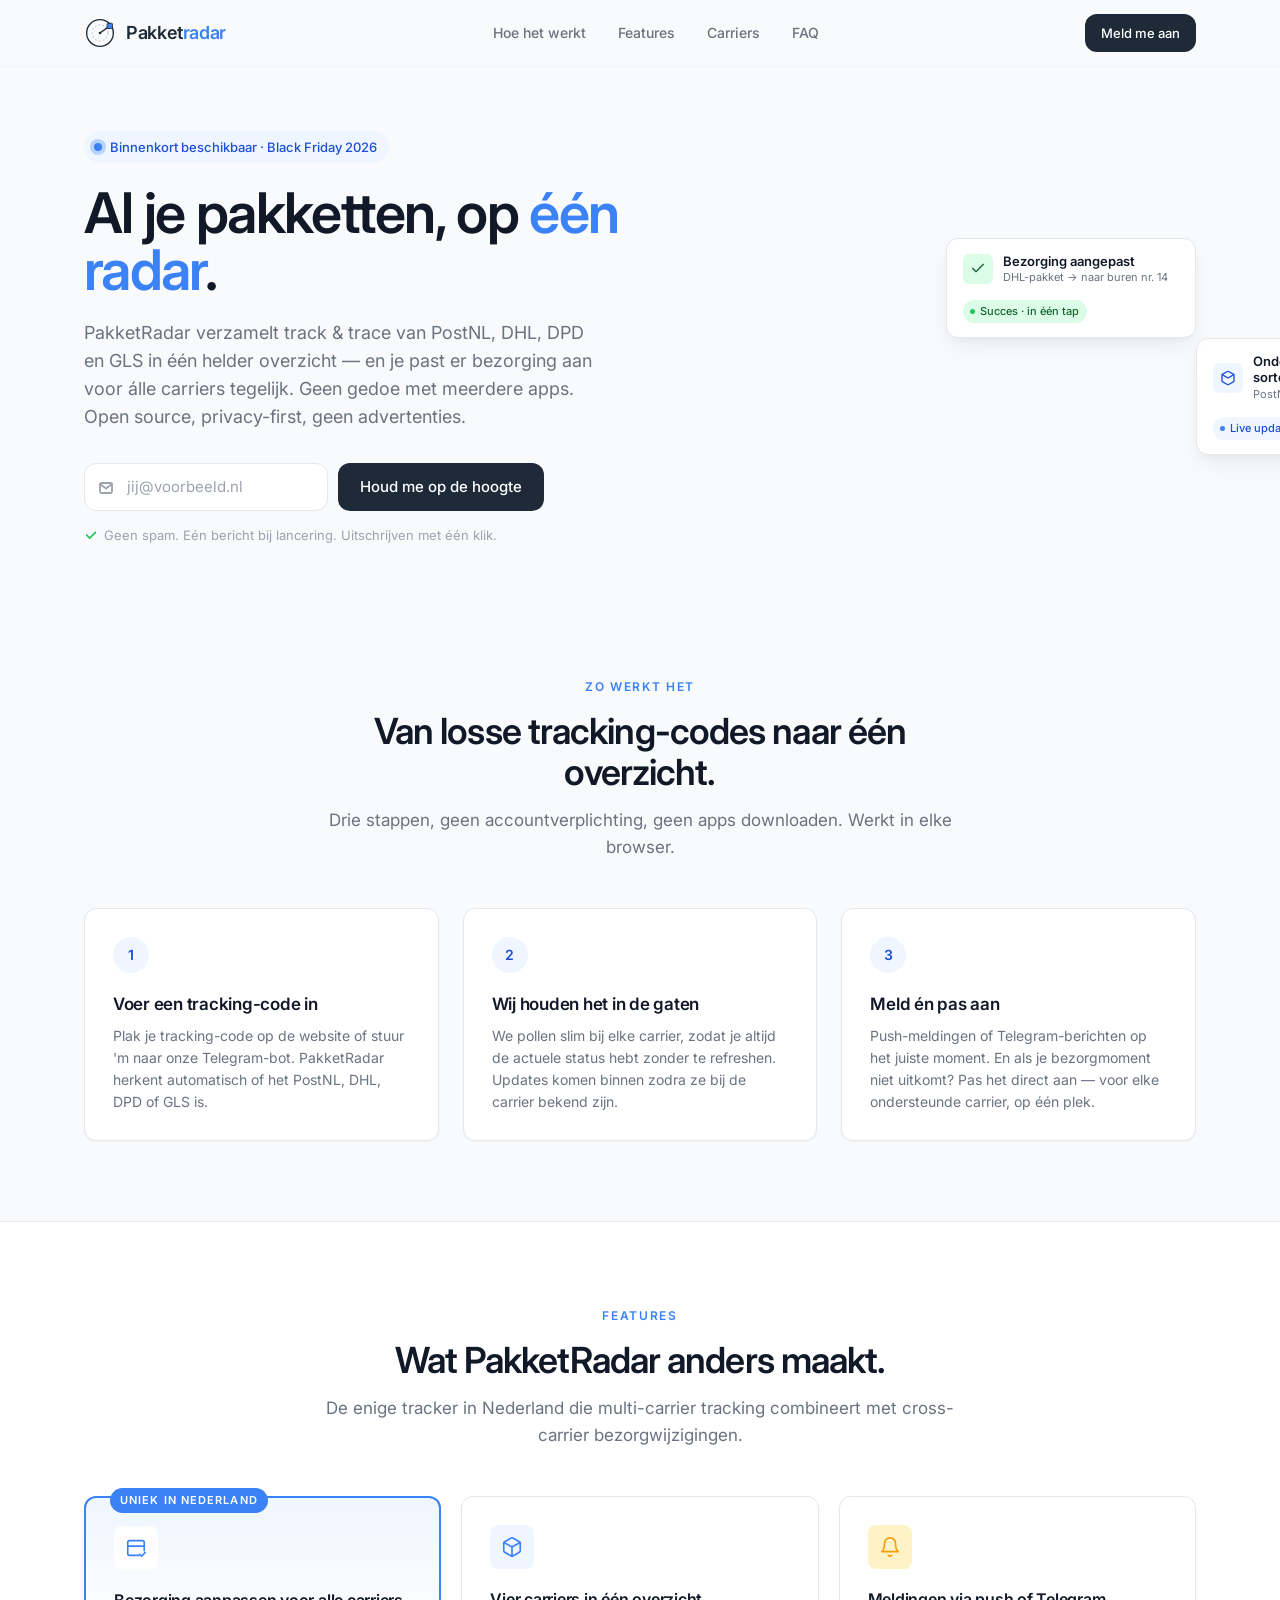
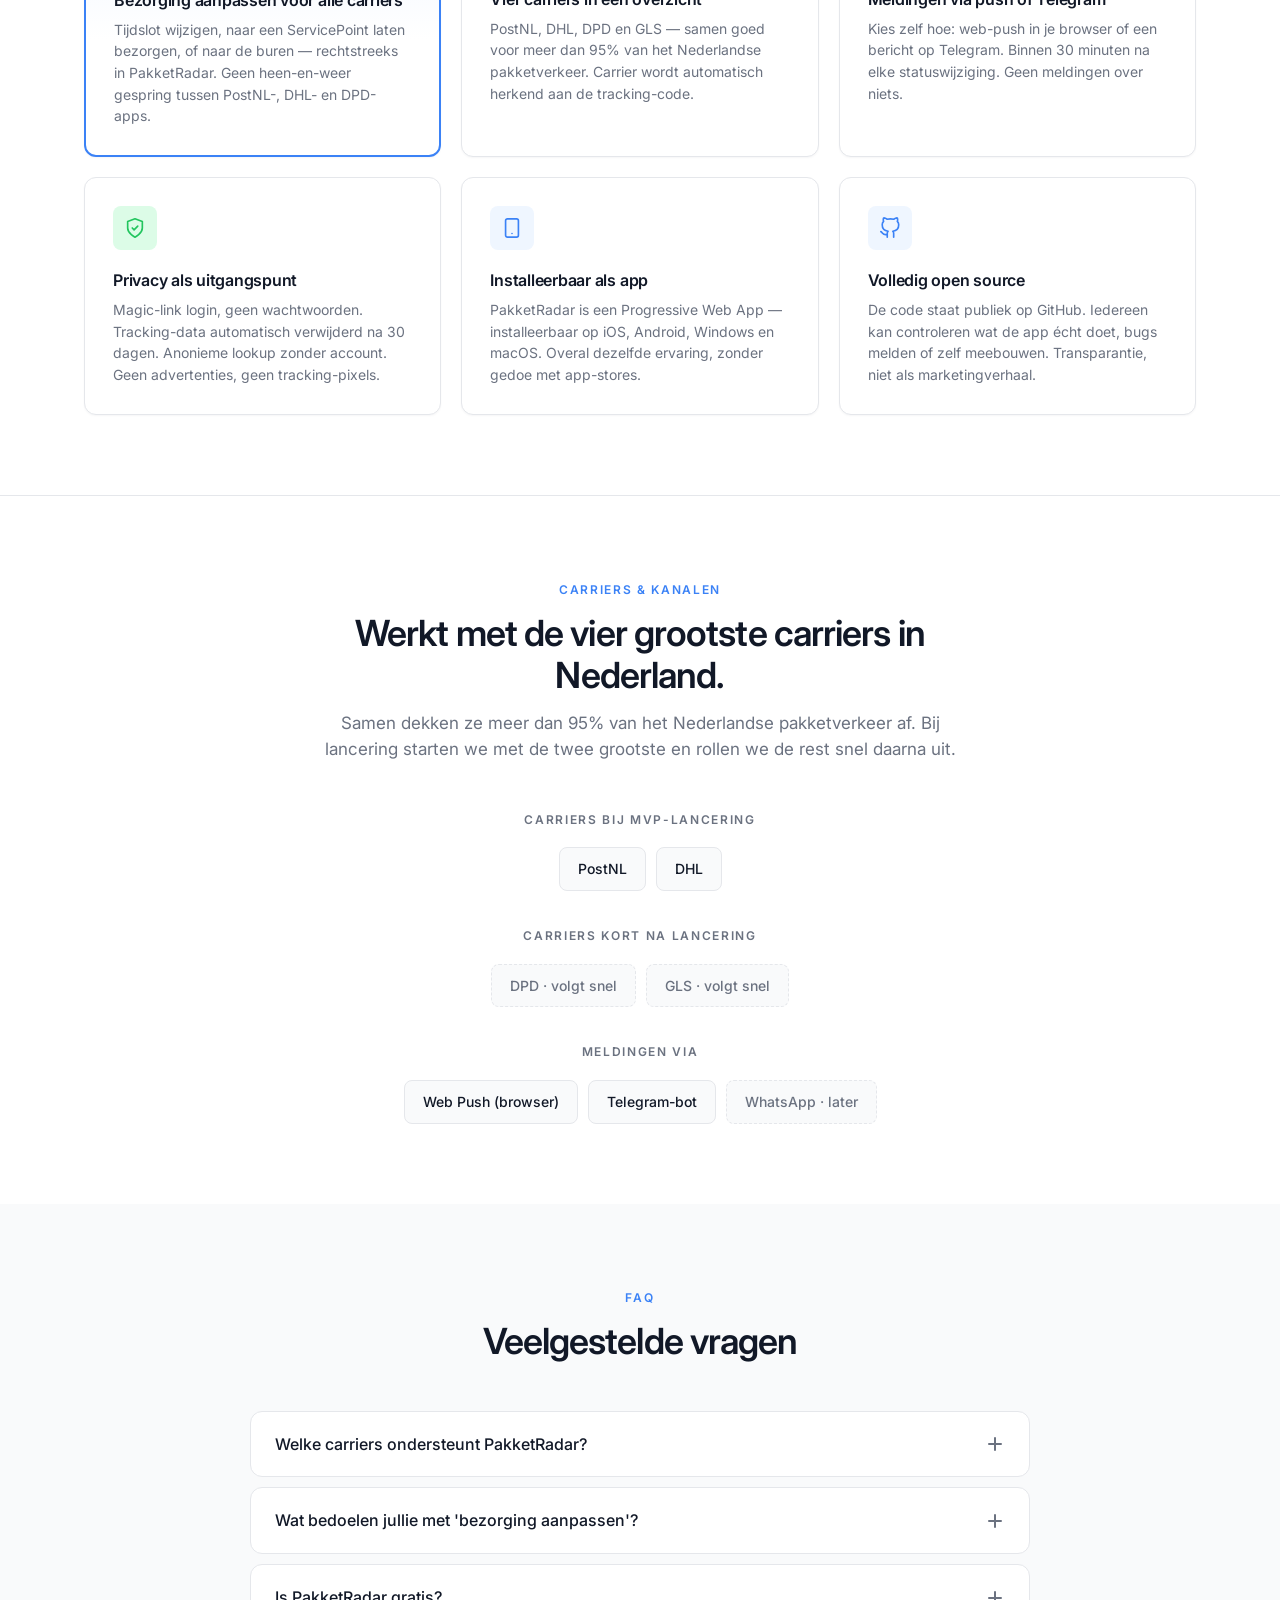
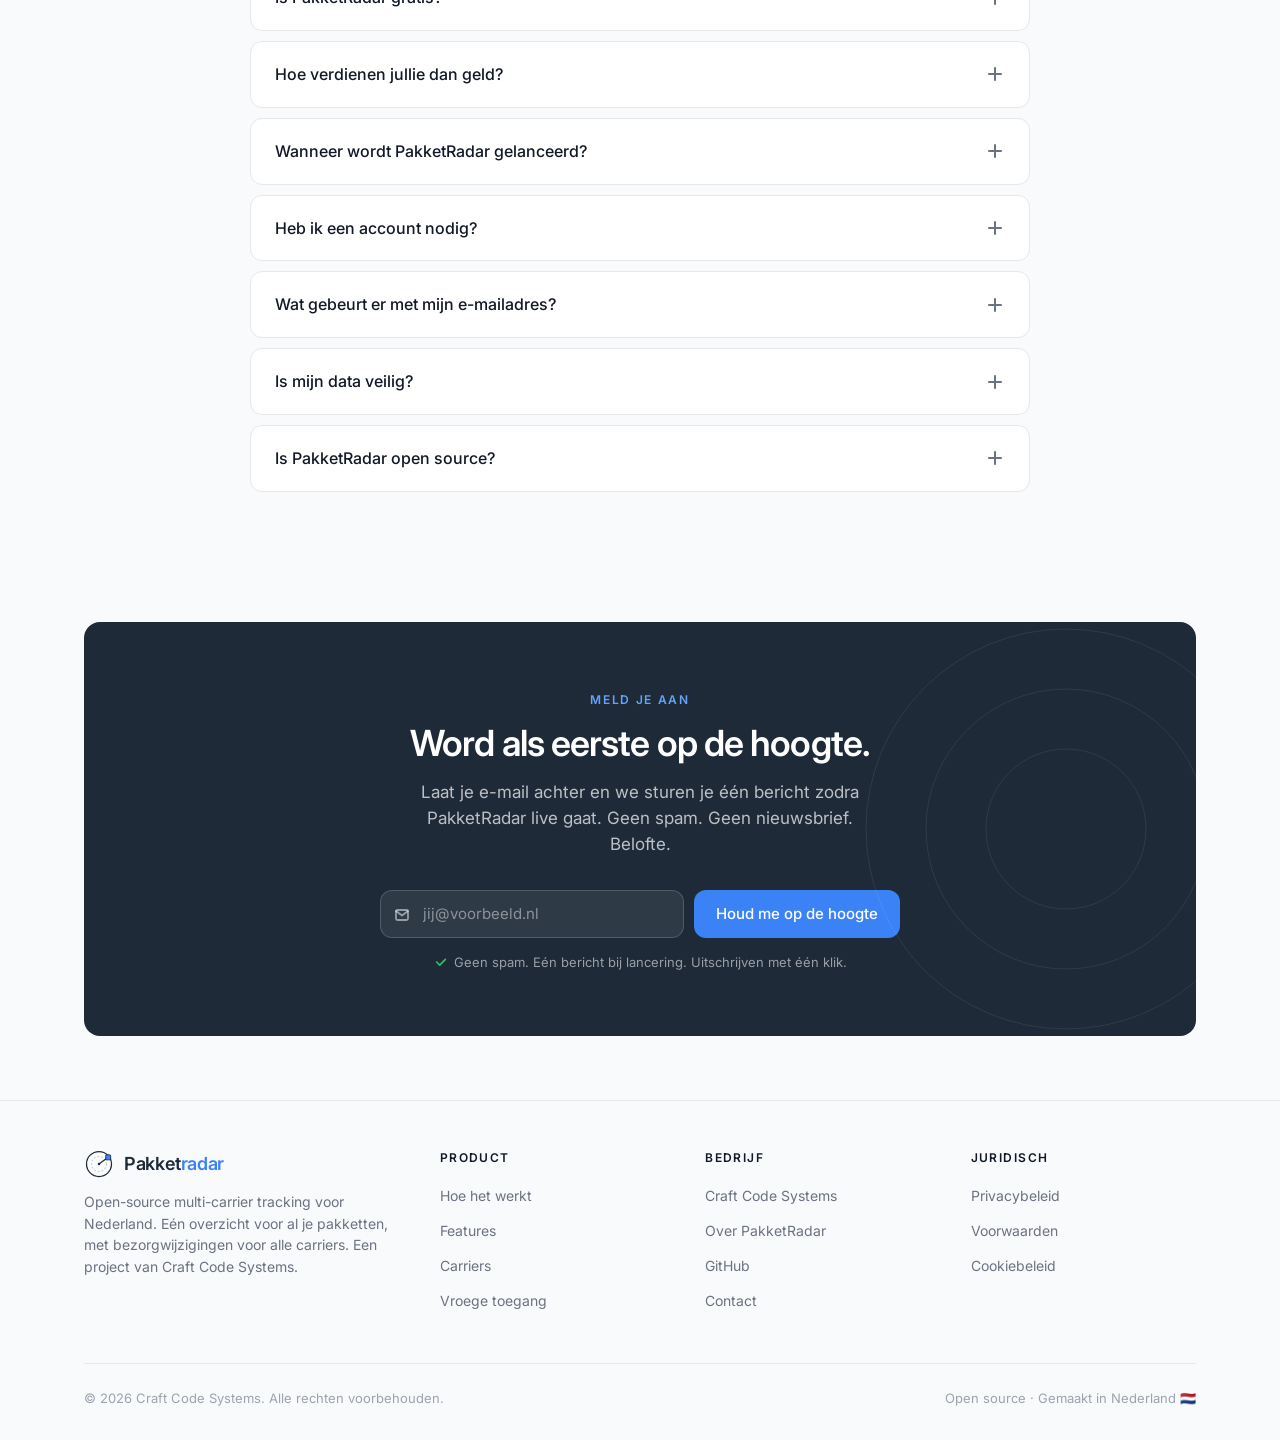
==== public/index.html @ 9c3aeafa "Update wrangler-account.json, waitlist.js, index.html, and 21 more files" ====
<!DOCTYPE html>
<html lang="nl">
<head>
  <meta charset="UTF-8"/>
  <meta name="viewport" content="width=device-width, initial-scale=1.0"/>

  <!-- ===== Primary SEO ===== -->
  <title>PakketRadar — Al je pakketten op één plek | Binnenkort beschikbaar</title>
  <meta name="description" content="PakketRadar verzamelt track &amp; trace van PostNL, DHL, DPD en GLS in één helder overzicht. Pas bezorging aan voor álle carriers, krijg slimme meldingen via push of Telegram, privacy-first. Binnenkort beschikbaar — laat je e-mail achter voor vroege toegang."/>
  <meta name="keywords" content="pakket volgen, track and trace, pakketten volgen, PostNL tracking, DHL tracking, DPD tracking, GLS tracking, multi-carrier, pakket tracker, bezorging aanpassen, bezorgmelding, ServicePoint, open source, Nederland"/>
  <meta name="author" content="PakketRadar"/>
  <meta name="robots" content="index, follow, max-image-preview:large"/>
  <meta name="googlebot" content="index, follow"/>
  <link rel="canonical" href="https://mijnpakketradar.nl/"/>

  <!-- ===== Open Graph ===== -->
  <meta property="og:type" content="website"/>
  <meta property="og:site_name" content="PakketRadar"/>
  <meta property="og:locale" content="nl_NL"/>
  <meta property="og:url" content="https://mijnpakketradar.nl/"/>
  <meta property="og:title" content="PakketRadar — Al je pakketten op één plek"/>
  <meta property="og:description" content="Eén helder overzicht voor PostNL-, DHL-, DPD- en GLS-zendingen. Pas bezorging aan zonder van app te wisselen. Meld je aan voor vroege toegang."/>
  <meta property="og:image" content="https://mijnpakketradar.nl/og-image.png"/>
  <meta property="og:image:width" content="1200"/>
  <meta property="og:image:height" content="630"/>
  <meta property="og:image:alt" content="PakketRadar — Al je pakketten op één radar"/>

  <!-- ===== Twitter Card ===== -->
  <meta name="twitter:card" content="summary_large_image"/>
  <meta name="twitter:title" content="PakketRadar — Al je pakketten op één plek"/>
  <meta name="twitter:description" content="Eén helder overzicht voor PostNL, DHL, DPD en GLS. Bezorging aanpassen voor alle carriers. Binnenkort beschikbaar."/>
  <meta name="twitter:image" content="https://mijnpakketradar.nl/og-image.png"/>

  <!-- ===== Theme & PWA ===== -->
  <meta name="theme-color" content="#1E2A38"/>
  <meta name="application-name" content="PakketRadar"/>
  <meta name="apple-mobile-web-app-title" content="PakketRadar"/>
  <meta name="apple-mobile-web-app-capable" content="yes"/>
  <meta name="apple-mobile-web-app-status-bar-style" content="default"/>
  <link rel="manifest" href="/manifest.json"/>

  <!-- ===== Favicons ===== -->
  <link rel="icon" type="image/svg+xml" href="data:image/svg+xml,%3Csvg xmlns='http://www.w3.org/2000/svg' viewBox='0 0 36 36'%3E%3Ccircle cx='18' cy='18' r='15' fill='none' stroke='%231E2A38' stroke-width='2'/%3E%3Ccircle cx='18' cy='18' r='9' fill='none' stroke='%231E2A38' stroke-width='1' stroke-dasharray='2 2.5' opacity='0.4'/%3E%3Cpath d='M18 18 L29 10' stroke='%231E2A38' stroke-width='2' stroke-linecap='round'/%3E%3Crect x='26' y='7' width='6' height='6' rx='1' fill='%233B82F6' stroke='%231E2A38' stroke-width='1'/%3E%3Ccircle cx='18' cy='18' r='1.5' fill='%231E2A38'/%3E%3C/svg%3E"/>
  <!-- <link rel="icon" type="image/png" sizes="32x32" href="/favicon-32x32.png"/>
  <link rel="icon" type="image/png" sizes="16x16" href="/favicon-16x16.png"/>
  <link rel="apple-touch-icon" sizes="180x180" href="/apple-touch-icon.png"/> -->

  <!-- ===== Fonts (preconnect for speed) ===== -->
  <link rel="preconnect" href="https://fonts.googleapis.com"/>
  <link rel="preconnect" href="https://fonts.gstatic.com" crossorigin/>
  <link href="https://fonts.googleapis.com/css2?family=Inter:wght@400;500;600;700&display=swap" rel="stylesheet"/>

  <!-- ===== Structured Data: Organization ===== -->
  <script type="application/ld+json">
  {
    "@context": "https://schema.org",
    "@type": "Organization",
    "name": "PakketRadar",
    "url": "https://mijnpakketradar.nl",
    "logo": "https://mijnpakketradar.nl/logo.png",
    "description": "Open-source multi-carrier pakketten-tracker voor Nederland. Volg al je zendingen van PostNL, DHL, DPD en GLS in één helder overzicht, en pas bezorging aan zonder van app te wisselen.",
    "foundingDate": "2026",
    "areaServed": {
      "@type": "Country",
      "name": "Nederland"
    },
    "contactPoint": {
      "@type": "ContactPoint",
      "email": "hallo@mijnpakketradar.nl",
      "contactType": "customer support",
      "areaServed": "NL",
      "availableLanguage": ["Dutch", "English"]
    },
    "parentOrganization": {
      "@type": "Organization",
      "name": "Craft Code Systems",
      "url": "https://ccsys.nl"
    }
  }
  </script>

  <!-- ===== Structured Data: WebSite ===== -->
  <script type="application/ld+json">
  {
    "@context": "https://schema.org",
    "@type": "WebSite",
    "name": "PakketRadar",
    "url": "https://mijnpakketradar.nl",
    "inLanguage": "nl-NL",
    "description": "Al je pakketten op één plek. Multi-carrier tracking voor PostNL, DHL, DPD en GLS, met cross-carrier bezorgwijzigingen."
  }
  </script>

  <!-- ===== Structured Data: SoftwareApplication ===== -->
  <script type="application/ld+json">
  {
    "@context": "https://schema.org",
    "@type": "SoftwareApplication",
    "name": "PakketRadar",
    "operatingSystem": "Web, iOS, Android, Windows, macOS",
    "applicationCategory": "UtilitiesApplication",
    "description": "Open-source PWA die track &amp; trace van PostNL, DHL, DPD en GLS verzamelt in één overzicht. Pas bezorging aan voor alle carriers, ontvang meldingen via push of Telegram.",
    "offers": {
      "@type": "Offer",
      "price": "0",
      "priceCurrency": "EUR",
      "availability": "https://schema.org/PreOrder",
      "availabilityStarts": "2026-11-01"
    },
    "inLanguage": "nl-NL",
    "url": "https://mijnpakketradar.nl"
  }
  </script>

  <!-- ===== Structured Data: FAQPage (mirrors visible DOM) ===== -->
  <script type="application/ld+json">
  {
    "@context": "https://schema.org",
    "@type": "FAQPage",
    "mainEntity": [
      {
        "@type": "Question",
        "name": "Welke carriers ondersteunt PakketRadar?",
        "acceptedAnswer": {
          "@type": "Answer",
          "text": "PakketRadar ondersteunt de vier grootste carriers in Nederland: PostNL, DHL, DPD en GLS. Samen goed voor meer dan 95% van het Nederlandse pakketverkeer. Bij lancering starten we met PostNL en DHL; DPD en GLS volgen binnen enkele weken."
        }
      },
      {
        "@type": "Question",
        "name": "Wat bedoelen jullie met 'bezorging aanpassen'?",
        "acceptedAnswer": {
          "@type": "Answer",
          "text": "Je kunt voor DHL-, PostNL- en DPD-zendingen het bezorgmoment wijzigen, laten afleveren bij een ServicePoint, of naar buren laten brengen — rechtstreeks vanuit PakketRadar, zonder van app te wisselen. Voor GLS verwijzen we door naar de aanpasfunctie van de carrier zelf, omdat zij geen externe modificatie-API aanbieden."
        }
      },
      {
        "@type": "Question",
        "name": "Is PakketRadar gratis?",
        "acceptedAnswer": {
          "@type": "Answer",
          "text": "Ja. De consumenten-app is en blijft gratis, zonder advertenties en zonder doorverkoop van persoonsgegevens. Je hebt niet eens een account nodig — een losse tracking-code opzoeken kan anoniem."
        }
      },
      {
        "@type": "Question",
        "name": "Hoe verdienen jullie dan geld?",
        "acceptedAnswer": {
          "@type": "Answer",
          "text": "Uit geanonimiseerde, geaggregeerde bezorgstatistieken per postcode-gebied (PC4) die we verkopen aan webshops — denk aan 'hoe vaak levert carrier X in gebied 4021 de eerste keer succesvol af'. Er worden nooit individuele pakketten, adressen of persoonsgegevens gedeeld. Pas als een gebied minstens 50 pakketten heeft wordt er een datapunt vrijgegeven, met extra ruis erbovenop voor privacybescherming. Dit model heet 'Strava Metro': het gebruiksplatform is gratis, de geaggregeerde inzichten zijn het product."
        }
      },
      {
        "@type": "Question",
        "name": "Wanneer wordt PakketRadar gelanceerd?",
        "acceptedAnswer": {
          "@type": "Answer",
          "text": "We mikken op lancering vóór Black Friday 2026 (eind november). We starten met 100 beta-gebruikers en rollen daarna in fases uit. Laat je e-mailadres achter om als eerste een uitnodiging te ontvangen."
        }
      },
      {
        "@type": "Question",
        "name": "Heb ik een account nodig?",
        "acceptedAnswer": {
          "@type": "Answer",
          "text": "Nee. Een losse tracking-code opzoeken kan zonder account, volledig anoniem. Wil je meerdere pakketten tegelijk volgen of pushmeldingen krijgen? Dan maak je een account aan met alleen je e-mailadres — geen wachtwoord. Inloggen gaat via een magic link in je mail."
        }
      },
      {
        "@type": "Question",
        "name": "Wat gebeurt er met mijn e-mailadres?",
        "acceptedAnswer": {
          "@type": "Answer",
          "text": "We gebruiken je e-mailadres alleen om je bij lancering één keer te berichten. Geen nieuwsbrief, geen marketing, geen doorverkoop aan derden. Je kunt je altijd met één klik uitschrijven."
        }
      },
      {
        "@type": "Question",
        "name": "Is mijn data veilig?",
        "acceptedAnswer": {
          "@type": "Answer",
          "text": "Ja. We slaan zo min mogelijk op. Geen wachtwoorden, alleen magic-link authenticatie. Tracking-data wordt automatisch na 30 dagen verwijderd. Volledige adressen slaan we niet op — alleen het 4-cijferig postcode-gebied, en uitsluitend voor geanonimiseerde statistiek. PakketRadar is open-source, dus iedereen kan de code controleren."
        }
      },
      {
        "@type": "Question",
        "name": "Is PakketRadar open source?",
        "acceptedAnswer": {
          "@type": "Answer",
          "text": "Ja. De volledige broncode wordt gepubliceerd op GitHub onder een open-source licentie. Dat betekent: iedereen kan zien wat de app doet, bugs melden, features voorstellen, of zelf meebouwen. Transparantie is voor ons geen marketing-verhaal, maar een technische beslissing."
        }
      }
    ]
  }
  </script>

  <style>
    :root {
      --pr-primary:        #1E2A38;
      --pr-primary-hover:  #141D26;
      --pr-accent:         #3B82F6;
      --pr-accent-hover:   #2563EB;
      --pr-accent-active:  #1D4ED8;
      --pr-accent-bg:      #EFF6FF;
      --pr-success:        #22C55E;
      --pr-success-bg:     #DCFCE7;
      --pr-success-text:   #166534;
      --pr-warning:        #F59E0B;
      --pr-warning-bg:     #FEF3C7;
      --pr-warning-text:   #92400E;
      --pr-error:          #EF4444;
      --pr-error-bg:       #FEE2E2;
      --pr-bg:             #F9FAFB;
      --pr-card:           #FFFFFF;
      --pr-border:         #E5E7EB;
      --pr-border-subtle:  #F3F4F6;
      --pr-text:           #111827;
      --pr-text-muted:     #6B7280;
      --pr-text-subtle:    #9CA3AF;
      --pr-radius-sm: 8px;
      --pr-radius-md: 12px;
      --pr-radius-lg: 16px;
      --pr-radius-xl: 20px;
      --pr-shadow-sm: 0 1px 2px rgba(16, 24, 40, 0.04);
      --pr-shadow-md: 0 1px 3px rgba(16, 24, 40, 0.06), 0 1px 2px rgba(16, 24, 40, 0.04);
      --pr-shadow-lg: 0 10px 25px -5px rgba(16, 24, 40, 0.08), 0 4px 10px -4px rgba(16, 24, 40, 0.05);
    }

    * { box-sizing: border-box; margin: 0; padding: 0; }
    html { scroll-behavior: smooth; }
    html, body {
      background: var(--pr-bg);
      color: var(--pr-text);
      font-family: 'Inter', system-ui, -apple-system, sans-serif;
      font-size: 16px;
      line-height: 1.55;
      -webkit-font-smoothing: antialiased;
      -moz-osx-font-smoothing: grayscale;
    }
    .tnum { font-variant-numeric: tabular-nums; letter-spacing: 0.01em; }
    a { color: inherit; text-decoration: none; }
    img, svg { display: block; max-width: 100%; }

    .container {
      max-width: 1160px;
      margin: 0 auto;
      padding: 0 24px;
    }

    /* ================ NAV ================ */
    .nav-wrap {
      position: sticky;
      top: 0;
      z-index: 50;
      background: rgba(249, 250, 251, 0.88);
      backdrop-filter: saturate(180%) blur(10px);
      -webkit-backdrop-filter: saturate(180%) blur(10px);
      border-bottom: 1px solid var(--pr-border-subtle);
    }
    .nav {
      display: flex;
      align-items: center;
      justify-content: space-between;
      padding: 14px 0;
    }
    .brand {
      display: flex;
      align-items: center;
      gap: 10px;
      color: var(--pr-primary);
    }
    .wordmark {
      font-size: 18px;
      font-weight: 600;
      letter-spacing: -0.02em;
    }
    .wordmark em { font-style: normal; color: var(--pr-accent); }
    .nav-links { display: flex; gap: 4px; }
    .nav-links a {
      font-size: 14px;
      font-weight: 500;
      color: var(--pr-text-muted);
      padding: 8px 14px;
      border-radius: var(--pr-radius-sm);
      transition: color 0.12s, background 0.12s;
    }
    .nav-links a:hover { color: var(--pr-text); background: var(--pr-card); }

    .btn {
      display: inline-flex;
      align-items: center;
      gap: 8px;
      font-family: inherit;
      font-size: 14px;
      font-weight: 500;
      border: none;
      border-radius: var(--pr-radius-md);
      cursor: pointer;
      transition: background 0.15s, transform 0.08s, box-shadow 0.15s;
      text-decoration: none;
    }
    .btn-primary {
      height: 44px;
      padding: 0 20px;
      background: var(--pr-primary);
      color: #fff;
    }
    .btn-primary:hover { background: var(--pr-primary-hover); }
    .btn-primary:active { transform: translateY(1px); }
    .btn-accent {
      height: 44px;
      padding: 0 22px;
      background: var(--pr-accent);
      color: #fff;
    }
    .btn-accent:hover { background: var(--pr-accent-hover); }
    .btn-sm { height: 38px; padding: 0 16px; font-size: 13px; }

    /* ================ HERO ================ */
    .hero {
      padding: 64px 0 48px;
      position: relative;
      overflow: hidden;
    }
    .hero-grid {
      display: grid;
      grid-template-columns: 1.05fr 1fr;
      gap: 64px;
      align-items: center;
    }
    .hero-text { max-width: 560px; }
    .coming-soon-badge {
      display: inline-flex;
      align-items: center;
      gap: 8px;
      padding: 6px 12px 6px 10px;
      background: var(--pr-accent-bg);
      color: var(--pr-accent-active);
      border-radius: 999px;
      font-size: 13px;
      font-weight: 500;
      margin-bottom: 22px;
    }
    .live-dot {
      width: 8px;
      height: 8px;
      border-radius: 50%;
      background: var(--pr-accent);
      position: relative;
    }
    .live-dot::after {
      content: '';
      position: absolute;
      inset: -4px;
      border-radius: 50%;
      background: var(--pr-accent);
      opacity: 0.3;
      animation: ping 2s ease-out infinite;
    }
    @keyframes ping {
      0% { transform: scale(0.6); opacity: 0.6; }
      100% { transform: scale(2.5); opacity: 0; }
    }

    h1 {
      font-size: clamp(34px, 5.2vw, 56px);
      font-weight: 600;
      letter-spacing: -0.03em;
      line-height: 1.02;
      color: var(--pr-text);
      margin-bottom: 20px;
    }
    h1 em { font-style: normal; color: var(--pr-accent); }

    .hero-sub {
      font-size: 18px;
      line-height: 1.55;
      color: var(--pr-text-muted);
      margin-bottom: 32px;
      max-width: 520px;
    }

    /* ================ EMAIL FORM ================ */
    .email-form {
      display: flex;
      gap: 10px;
      max-width: 460px;
      margin-bottom: 14px;
    }
    .email-form.dark { max-width: 520px; }
    .email-input-wrap { flex: 1; position: relative; }
    .email-input-wrap::before {
      content: '';
      position: absolute;
      left: 14px;
      top: 50%;
      transform: translateY(-50%);
      width: 16px;
      height: 16px;
      background-image: url("data:image/svg+xml,%3Csvg xmlns='http://www.w3.org/2000/svg' width='16' height='16' fill='none' stroke='%239CA3AF' stroke-width='1.8' stroke-linecap='round' stroke-linejoin='round'%3E%3Crect x='2' y='4' width='12' height='10' rx='1.5'/%3E%3Cpath d='m2 5 6 4.5L14 5'/%3E%3C/svg%3E");
      background-repeat: no-repeat;
      pointer-events: none;
    }
    .email-input {
      width: 100%;
      height: 48px;
      padding: 0 16px 0 42px;
      border: 1px solid var(--pr-border);
      border-radius: var(--pr-radius-md);
      background: var(--pr-card);
      font-family: inherit;
      font-size: 15px;
      color: var(--pr-text);
      outline: none;
      transition: border-color 0.15s, box-shadow 0.15s;
    }
    .email-input::placeholder { color: var(--pr-text-subtle); }
    .email-input:focus {
      border-color: var(--pr-accent);
      box-shadow: 0 0 0 3px rgba(59, 130, 246, 0.15);
    }
    .email-submit { height: 48px; font-size: 15px; padding: 0 22px; }
    .honeypot {
      position: absolute;
      left: -9999px;
      width: 1px;
      height: 1px;
      opacity: 0;
      pointer-events: none;
    }

    .trust-line {
      font-size: 13px;
      color: var(--pr-text-subtle);
      display: flex;
      align-items: center;
      gap: 6px;
    }
    .trust-line svg { color: var(--pr-success); flex-shrink: 0; }

    .form-success {
      display: none;
      background: var(--pr-success-bg);
      border: 1px solid #BBF7D0;
      color: var(--pr-success-text);
      padding: 14px 16px;
      border-radius: var(--pr-radius-md);
      font-size: 14px;
      max-width: 460px;
    }
    .form-success.show { display: flex; align-items: center; gap: 10px; }

    /* ================ HERO VISUAL ================ */
    .hero-visual {
      position: relative;
      aspect-ratio: 1 / 1;
      max-width: 520px;
      margin-left: auto;
    }
    .hero-radar {
      position: absolute;
      inset: 0;
      display: flex;
      align-items: center;
      justify-content: center;
    }
    .hero-radar svg { width: 100%; height: 100%; }
    .radar-sweep {
      transform-origin: center;
      animation: sweep 5s linear infinite;
    }
    @keyframes sweep {
      from { transform: rotate(0deg); }
      to { transform: rotate(360deg); }
    }

    .floating-card {
      position: absolute;
      background: var(--pr-card);
      border: 1px solid var(--pr-border);
      border-radius: var(--pr-radius-md);
      padding: 14px 16px;
      box-shadow: var(--pr-shadow-lg);
      width: 260px;
      animation: floaty 6s ease-in-out infinite;
    }
    @keyframes floaty {
      0%, 100% { transform: translateY(0); }
      50% { transform: translateY(-6px); }
    }
    .floating-card.fc-1 { top: 14%; left: -4%; animation-delay: 0s; }
    .floating-card.fc-2 { bottom: 12%; right: -4%; width: 250px; animation-delay: 1.5s; }
    .fc-head {
      display: flex;
      align-items: center;
      gap: 10px;
      margin-bottom: 10px;
    }
    .fc-icon {
      width: 30px;
      height: 30px;
      border-radius: 6px;
      display: flex;
      align-items: center;
      justify-content: center;
      flex-shrink: 0;
    }
    .fc-body { flex: 1; min-width: 0; }
    .fc-title { font-size: 13px; font-weight: 600; color: var(--pr-text); line-height: 1.25; }
    .fc-meta { font-size: 11px; color: var(--pr-text-muted); }
    .fc-badge {
      display: inline-flex;
      align-items: center;
      gap: 5px;
      padding: 3px 8px 3px 7px;
      border-radius: 999px;
      font-size: 11px;
      font-weight: 500;
    }
    .fc-badge-dot { width: 5px; height: 5px; border-radius: 50%; }
    .fc-badge.transit { background: var(--pr-accent-bg); color: var(--pr-accent-active); }
    .fc-badge.transit .fc-badge-dot { background: var(--pr-accent); animation: pulse 1.8s ease-in-out infinite; }
    .fc-badge.updated { background: var(--pr-success-bg); color: var(--pr-success-text); }
    .fc-badge.updated .fc-badge-dot { background: var(--pr-success); }
    @keyframes pulse {
      0%, 100% { opacity: 1; }
      50% { opacity: 0.4; }
    }

    /* ================ SECTION PATTERNS ================ */
    section.block { padding: 80px 0; }
    .section-head {
      text-align: center;
      max-width: 640px;
      margin: 0 auto 48px;
    }
    .section-label {
      display: inline-block;
      font-size: 12px;
      font-weight: 600;
      color: var(--pr-accent);
      text-transform: uppercase;
      letter-spacing: 0.14em;
      margin-bottom: 14px;
    }
    h2 {
      font-size: clamp(26px, 3.5vw, 36px);
      font-weight: 600;
      letter-spacing: -0.025em;
      line-height: 1.15;
      color: var(--pr-text);
      margin-bottom: 14px;
    }
    .section-sub {
      font-size: 17px;
      line-height: 1.55;
      color: var(--pr-text-muted);
    }

    /* ================ HOW IT WORKS ================ */
    .steps {
      display: grid;
      grid-template-columns: repeat(3, 1fr);
      gap: 24px;
    }
    .step-card {
      background: var(--pr-card);
      border: 1px solid var(--pr-border);
      border-radius: var(--pr-radius-md);
      padding: 28px;
      box-shadow: var(--pr-shadow-sm);
    }
    .step-num {
      display: inline-flex;
      align-items: center;
      justify-content: center;
      width: 36px;
      height: 36px;
      border-radius: 50%;
      background: var(--pr-accent-bg);
      color: var(--pr-accent-active);
      font-weight: 600;
      font-size: 14px;
      margin-bottom: 18px;
    }
    .step-title {
      font-size: 17px;
      font-weight: 600;
      letter-spacing: -0.015em;
      margin-bottom: 8px;
    }
    .step-desc {
      font-size: 14px;
      line-height: 1.55;
      color: var(--pr-text-muted);
    }

    /* ================ FEATURES ================ */
    .features {
      display: grid;
      grid-template-columns: repeat(3, 1fr);
      gap: 20px;
    }
    .feature-card {
      padding: 28px;
      background: var(--pr-card);
      border: 1px solid var(--pr-border);
      border-radius: var(--pr-radius-md);
      box-shadow: var(--pr-shadow-sm);
      transition: border-color 0.15s, box-shadow 0.15s;
      position: relative;
    }
    .feature-card:hover {
      border-color: #D1D5DB;
      box-shadow: var(--pr-shadow-md);
    }
    .feature-card.featured {
      border: 2px solid var(--pr-accent);
      background: linear-gradient(180deg, var(--pr-accent-bg) 0%, var(--pr-card) 55%);
    }
    .featured-badge {
      position: absolute;
      top: -10px;
      left: 24px;
      background: var(--pr-accent);
      color: #fff;
      font-size: 11px;
      font-weight: 600;
      text-transform: uppercase;
      letter-spacing: 0.1em;
      padding: 4px 10px;
      border-radius: 999px;
    }
    .feature-icon {
      width: 44px;
      height: 44px;
      border-radius: var(--pr-radius-sm);
      background: var(--pr-accent-bg);
      color: var(--pr-accent);
      display: flex;
      align-items: center;
      justify-content: center;
      margin-bottom: 18px;
    }
    .feature-icon.success { background: var(--pr-success-bg); color: var(--pr-success); }
    .feature-icon.warning { background: var(--pr-warning-bg); color: var(--pr-warning); }
    .feature-icon.white { background: #fff; color: var(--pr-accent); }
    .feature-title {
      font-size: 16px;
      font-weight: 600;
      letter-spacing: -0.015em;
      margin-bottom: 6px;
    }
    .feature-desc {
      font-size: 14px;
      line-height: 1.55;
      color: var(--pr-text-muted);
    }

    /* ================ INTEGRATIONS ================ */
    .integrations { background: var(--pr-card); }
    .integration-group {
      text-align: center;
      margin-bottom: 36px;
    }
    .integration-group:last-child { margin-bottom: 0; }
    .integration-label {
      font-size: 12px;
      font-weight: 600;
      color: var(--pr-text-muted);
      text-transform: uppercase;
      letter-spacing: 0.14em;
      margin-bottom: 18px;
    }
    .integration-row {
      display: flex;
      flex-wrap: wrap;
      gap: 10px;
      justify-content: center;
    }
    .integration-chip {
      padding: 10px 18px;
      background: var(--pr-bg);
      border: 1px solid var(--pr-border);
      border-radius: var(--pr-radius-sm);
      font-size: 14px;
      font-weight: 500;
      color: var(--pr-text);
    }
    .integration-chip.soon {
      color: var(--pr-text-muted);
      border-style: dashed;
    }

    /* ================ FAQ ================ */
    .faq { max-width: 780px; margin: 0 auto; }
    details.faq-item {
      background: var(--pr-card);
      border: 1px solid var(--pr-border);
      border-radius: var(--pr-radius-md);
      margin-bottom: 10px;
      overflow: hidden;
      transition: border-color 0.15s;
    }
    details.faq-item[open] { border-color: #D1D5DB; }
    details.faq-item summary {
      padding: 20px 24px;
      cursor: pointer;
      list-style: none;
      display: flex;
      align-items: center;
      justify-content: space-between;
      gap: 16px;
      font-size: 16px;
      font-weight: 500;
      color: var(--pr-text);
    }
    details.faq-item summary::-webkit-details-marker { display: none; }
    details.faq-item summary::after {
      content: '';
      flex-shrink: 0;
      width: 20px;
      height: 20px;
      background-image: url("data:image/svg+xml,%3Csvg xmlns='http://www.w3.org/2000/svg' width='20' height='20' fill='none' stroke='%236B7280' stroke-width='2' stroke-linecap='round'%3E%3Cpath d='M10 4v12M4 10h12'/%3E%3C/svg%3E");
      background-repeat: no-repeat;
      background-position: center;
      transition: transform 0.2s;
    }
    details.faq-item[open] summary::after {
      background-image: url("data:image/svg+xml,%3Csvg xmlns='http://www.w3.org/2000/svg' width='20' height='20' fill='none' stroke='%236B7280' stroke-width='2' stroke-linecap='round'%3E%3Cpath d='M4 10h12'/%3E%3C/svg%3E");
    }
    details.faq-item .faq-body {
      padding: 0 24px 22px;
      font-size: 15px;
      line-height: 1.6;
      color: var(--pr-text-muted);
    }

    /* ================ DARK CTA ================ */
    .cta-dark {
      background: var(--pr-primary);
      color: #fff;
      border-radius: var(--pr-radius-lg);
      padding: 64px 48px;
      position: relative;
      overflow: hidden;
      text-align: center;
      margin: 40px 0 64px;
    }
    .cta-dark-bg {
      position: absolute;
      right: -80px;
      top: 50%;
      transform: translateY(-50%);
      opacity: 0.08;
      pointer-events: none;
    }
    .cta-dark h2 { color: #fff; max-width: 520px; margin: 0 auto 14px; }
    .cta-dark .section-sub { color: rgba(255, 255, 255, 0.7); max-width: 480px; margin: 0 auto 32px; }
    .cta-dark .email-form { margin: 0 auto 14px; }
    .cta-dark .email-input {
      background: rgba(255, 255, 255, 0.08);
      border-color: rgba(255, 255, 255, 0.16);
      color: #fff;
    }
    .cta-dark .email-input::placeholder { color: rgba(255, 255, 255, 0.45); }
    .cta-dark .email-input:focus {
      border-color: var(--pr-accent);
      background: rgba(255, 255, 255, 0.12);
      box-shadow: 0 0 0 3px rgba(59, 130, 246, 0.3);
    }
    .cta-dark .email-input-wrap::before {
      background-image: url("data:image/svg+xml,%3Csvg xmlns='http://www.w3.org/2000/svg' width='16' height='16' fill='none' stroke='rgba(255,255,255,0.5)' stroke-width='1.8' stroke-linecap='round' stroke-linejoin='round'%3E%3Crect x='2' y='4' width='12' height='10' rx='1.5'/%3E%3Cpath d='m2 5 6 4.5L14 5'/%3E%3C/svg%3E");
    }
    .cta-dark .trust-line { color: rgba(255, 255, 255, 0.55); justify-content: center; }
    .cta-dark .form-success {
      background: rgba(34, 197, 94, 0.15);
      border-color: rgba(34, 197, 94, 0.3);
      color: #86EFAC;
      margin: 0 auto;
    }

    /* ================ FOOTER ================ */
    footer.site-footer {
      background: var(--pr-bg);
      border-top: 1px solid var(--pr-border);
      padding: 48px 0 32px;
    }
    .footer-grid {
      display: grid;
      grid-template-columns: 1.4fr 1fr 1fr 1fr;
      gap: 40px;
      margin-bottom: 40px;
    }
    .footer-brand { max-width: 320px; }
    .footer-brand p {
      font-size: 14px;
      color: var(--pr-text-muted);
      margin-top: 12px;
      line-height: 1.55;
    }
    .footer-col h3 {
      font-size: 12px;
      font-weight: 600;
      color: var(--pr-text);
      text-transform: uppercase;
      letter-spacing: 0.12em;
      margin-bottom: 16px;
    }
    .footer-col ul { list-style: none; }
    .footer-col li { margin-bottom: 10px; }
    .footer-col a {
      font-size: 14px;
      color: var(--pr-text-muted);
      transition: color 0.12s;
    }
    .footer-col a:hover { color: var(--pr-text); }

    .footer-bottom {
      padding-top: 24px;
      border-top: 1px solid var(--pr-border);
      display: flex;
      justify-content: space-between;
      align-items: center;
      font-size: 13px;
      color: var(--pr-text-subtle);
      flex-wrap: wrap;
      gap: 12px;
    }

    /* ================ RESPONSIVE ================ */
    @media (max-width: 900px) {
      .hero-grid { grid-template-columns: 1fr; gap: 48px; }
      .hero-visual { max-width: 380px; margin: 0 auto; }
      .steps, .features { grid-template-columns: 1fr; }
      .footer-grid { grid-template-columns: 1fr 1fr; gap: 32px; }
      .footer-brand { grid-column: 1 / -1; }
      .nav-links { display: none; }
    }
    @media (max-width: 560px) {
      section.block { padding: 56px 0; }
      .hero { padding: 40px 0 32px; }
      .email-form { flex-direction: column; }
      .email-submit { width: 100%; }
      .cta-dark { padding: 44px 24px; }
      .footer-grid { grid-template-columns: 1fr; }
      .floating-card { width: 220px; }
      .floating-card.fc-1 { left: 0; }
      .floating-card.fc-2 { right: 0; width: 220px; }
    }

    @media (prefers-reduced-motion: reduce) {
      *, *::before, *::after {
        animation-duration: 0.01ms !important;
        transition-duration: 0.01ms !important;
      }
      html { scroll-behavior: auto; }
    }

    :focus-visible {
      outline: 2px solid var(--pr-accent);
      outline-offset: 2px;
    }
    button:focus-visible, a:focus-visible { outline-offset: 3px; }
    .email-input:focus-visible { outline: none; }
  </style>
</head>
<body>

<svg width="0" height="0" style="position: absolute;">
  <defs>
    <symbol id="radar-logo" viewBox="0 0 36 36">
      <circle cx="18" cy="18" r="15" fill="none" stroke="currentColor" stroke-width="1.5"/>
      <circle cx="18" cy="18" r="9" fill="none" stroke="currentColor" stroke-width="0.8" stroke-dasharray="2 2.5" opacity="0.4"/>
      <path d="M18 18 L29 10" stroke="currentColor" stroke-width="1.5" stroke-linecap="round"/>
      <rect x="26" y="7" width="6" height="6" rx="1" fill="#3B82F6" stroke="#1E2A38" stroke-width="1"/>
      <circle cx="18" cy="18" r="1.5" fill="currentColor"/>
    </symbol>
  </defs>
</svg>

<!-- ============ NAV ============ -->
<div class="nav-wrap">
  <div class="container">
    <nav class="nav" aria-label="Hoofdnavigatie">
      <a href="#" class="brand" aria-label="PakketRadar — terug naar bovenkant">
        <svg width="32" height="32" aria-hidden="true"><use href="#radar-logo"/></svg>
        <span class="wordmark">Pakket<em>radar</em></span>
      </a>
      <div class="nav-links">
        <a href="#hoe-het-werkt">Hoe het werkt</a>
        <a href="#features">Features</a>
        <a href="#carriers">Carriers</a>
        <a href="#faq">FAQ</a>
      </div>
      <a href="#aanmelden" class="btn btn-primary btn-sm">Meld me aan</a>
    </nav>
  </div>
</div>

<main>

<!-- ============ HERO ============ -->
<section class="hero" aria-labelledby="hero-title">
  <div class="container">
    <div class="hero-grid">

      <div class="hero-text">
        <div class="coming-soon-badge" role="status">
          <span class="live-dot" aria-hidden="true"></span>
          Binnenkort beschikbaar · Black Friday 2026
        </div>

        <h1 id="hero-title">Al je pakketten, op <em>één radar</em>.</h1>

        <p class="hero-sub">
          PakketRadar verzamelt track &amp; trace van PostNL, DHL, DPD en GLS in één helder
          overzicht — en je past er bezorging aan voor álle carriers tegelijk. Geen gedoe met
          meerdere apps. Open source, privacy-first, geen advertenties.
        </p>

        <form class="email-form" id="waitlist-form-hero" action="/api/waitlist" method="POST" novalidate>
          <div class="email-input-wrap">
            <label for="email-hero" class="honeypot">E-mailadres</label>
            <input
              type="email"
              id="email-hero"
              name="email"
              class="email-input"
              placeholder="jij@voorbeeld.nl"
              required
              autocomplete="email"
              aria-label="E-mailadres voor vroege toegang"
            />
          </div>
          <input type="text" name="website" class="honeypot" tabindex="-1" autocomplete="off" aria-hidden="true"/>
          <button type="submit" class="btn btn-primary email-submit">
            Houd me op de hoogte
          </button>
        </form>

        <p class="trust-line">
          <svg width="14" height="14" viewBox="0 0 16 16" fill="none" stroke="currentColor" stroke-width="2" stroke-linecap="round" stroke-linejoin="round" aria-hidden="true">
            <polyline points="3 8 6.5 11.5 13 5"/>
          </svg>
          Geen spam. Eén bericht bij lancering. Uitschrijven met één klik.
        </p>

        <div class="form-success" id="success-hero" role="status" aria-live="polite">
          <svg width="18" height="18" viewBox="0 0 20 20" fill="none" stroke="currentColor" stroke-width="2" stroke-linecap="round" stroke-linejoin="round" aria-hidden="true">
            <polyline points="4 10 8.5 14.5 16 6"/>
          </svg>
          <span>Gelukt! We sturen je een bericht zodra we live gaan.</span>
        </div>
      </div>

      <div class="hero-visual" aria-hidden="true">
        <div class="hero-radar">
          <svg viewBox="0 0 500 500">
            <circle cx="250" cy="250" r="230" fill="none" stroke="#1E2A38" stroke-width="1" opacity="0.12"/>
            <circle cx="250" cy="250" r="170" fill="none" stroke="#1E2A38" stroke-width="1" opacity="0.14"/>
            <circle cx="250" cy="250" r="110" fill="none" stroke="#1E2A38" stroke-width="1" opacity="0.16"/>
            <circle cx="250" cy="250" r="55"  fill="none" stroke="#1E2A38" stroke-width="1" opacity="0.2"/>
            <line x1="20" y1="250" x2="480" y2="250" stroke="#1E2A38" stroke-width="1" opacity="0.08"/>
            <line x1="250" y1="20" x2="250" y2="480" stroke="#1E2A38" stroke-width="1" opacity="0.08"/>

            <g class="radar-sweep" style="transform-origin: 250px 250px;">
              <defs>
                <linearGradient id="sweepGrad" x1="0%" y1="0%" x2="100%" y2="0%">
                  <stop offset="0%" stop-color="#3B82F6" stop-opacity="0"/>
                  <stop offset="100%" stop-color="#3B82F6" stop-opacity="0.35"/>
                </linearGradient>
              </defs>
              <path d="M 250 250 L 250 20 A 230 230 0 0 1 480 250 Z" fill="url(#sweepGrad)"/>
              <line x1="250" y1="250" x2="250" y2="20" stroke="#3B82F6" stroke-width="2"/>
            </g>

            <circle cx="250" cy="250" r="3" fill="#1E2A38"/>
            <rect x="366" y="132" width="10" height="10" rx="1.5" fill="#3B82F6" stroke="#1E2A38" stroke-width="1.5"/>
            <rect x="148" y="320" width="8" height="8" rx="1" fill="none" stroke="#1E2A38" stroke-width="1.2" opacity="0.5"/>
            <rect x="320" y="380" width="8" height="8" rx="1" fill="none" stroke="#1E2A38" stroke-width="1.2" opacity="0.5"/>
            <rect x="98" y="180" width="7" height="7" rx="1" fill="#22C55E" opacity="0.75"/>
          </svg>
        </div>

        <!-- Floating card 1: tracking update -->
        <div class="floating-card fc-1">
          <div class="fc-head">
            <div class="fc-icon" style="background:#EFF6FF;color:#1D4ED8;">
              <svg width="16" height="16" viewBox="0 0 24 24" fill="none" stroke="currentColor" stroke-width="2" stroke-linecap="round" stroke-linejoin="round">
                <path d="M21 8a2 2 0 0 0-1-1.73l-7-4a2 2 0 0 0-2 0l-7 4A2 2 0 0 0 3 8v8a2 2 0 0 0 1 1.73l7 4a2 2 0 0 0 2 0l7-4A2 2 0 0 0 21 16Z"/>
                <path d="m3.3 7 8.7 5 8.7-5"/>
              </svg>
            </div>
            <div class="fc-body">
              <div class="fc-title">Onderweg naar sorteercentrum</div>
              <div class="fc-meta tnum">PostNL · 3SYZXJ0123456789</div>
            </div>
          </div>
          <span class="fc-badge transit">
            <span class="fc-badge-dot"></span>
            Live update · net binnen
          </span>
        </div>

        <!-- Floating card 2: intervention (the killer feature) -->
        <div class="floating-card fc-2">
          <div class="fc-head">
            <div class="fc-icon" style="background:#DCFCE7;color:#166534;">
              <svg width="16" height="16" viewBox="0 0 24 24" fill="none" stroke="currentColor" stroke-width="2" stroke-linecap="round" stroke-linejoin="round">
                <polyline points="4 11 9 16 20 5"/>
              </svg>
            </div>
            <div class="fc-body">
              <div class="fc-title">Bezorging aangepast</div>
              <div class="fc-meta">DHL-pakket → naar buren nr. 14</div>
            </div>
          </div>
          <span class="fc-badge updated">
            <span class="fc-badge-dot"></span>
            Succes · in één tap
          </span>
        </div>
      </div>

    </div>
  </div>
</section>

<!-- ============ HOW IT WORKS ============ -->
<section id="hoe-het-werkt" class="block" aria-labelledby="how-title">
  <div class="container">
    <div class="section-head">
      <span class="section-label">Zo werkt het</span>
      <h2 id="how-title">Van losse tracking-codes naar één overzicht.</h2>
      <p class="section-sub">
        Drie stappen, geen accountverplichting, geen apps downloaden. Werkt in elke browser.
      </p>
    </div>

    <div class="steps">
      <article class="step-card">
        <div class="step-num">1</div>
        <h3 class="step-title">Voer een tracking-code in</h3>
        <p class="step-desc">
          Plak je tracking-code op de website of stuur 'm naar onze Telegram-bot.
          PakketRadar herkent automatisch of het PostNL, DHL, DPD of GLS is.
        </p>
      </article>

      <article class="step-card">
        <div class="step-num">2</div>
        <h3 class="step-title">Wij houden het in de gaten</h3>
        <p class="step-desc">
          We pollen slim bij elke carrier, zodat je altijd de actuele status hebt zonder te
          refreshen. Updates komen binnen zodra ze bij de carrier bekend zijn.
        </p>
      </article>

      <article class="step-card">
        <div class="step-num">3</div>
        <h3 class="step-title">Meld én pas aan</h3>
        <p class="step-desc">
          Push-meldingen of Telegram-berichten op het juiste moment. En als je bezorgmoment
          niet uitkomt? Pas het direct aan — voor elke ondersteunde carrier, op één plek.
        </p>
      </article>
    </div>
  </div>
</section>

<!-- ============ FEATURES ============ -->
<section id="features" class="block" style="background: var(--pr-card); border-top: 1px solid var(--pr-border); border-bottom: 1px solid var(--pr-border);" aria-labelledby="features-title">
  <div class="container">
    <div class="section-head">
      <span class="section-label">Features</span>
      <h2 id="features-title">Wat PakketRadar anders maakt.</h2>
      <p class="section-sub">
        De enige tracker in Nederland die multi-carrier tracking combineert met
        cross-carrier bezorgwijzigingen.
      </p>
    </div>

    <div class="features">

      <article class="feature-card featured">
        <span class="featured-badge">Uniek in Nederland</span>
        <div class="feature-icon white">
          <svg width="22" height="22" viewBox="0 0 24 24" fill="none" stroke="currentColor" stroke-width="1.8" stroke-linecap="round" stroke-linejoin="round" aria-hidden="true">
            <path d="M21 15V6a2 2 0 0 0-2-2H5a2 2 0 0 0-2 2v12a2 2 0 0 0 2 2h10"/>
            <path d="M3 10h18"/>
            <path d="M16 19l2 2 4-4"/>
          </svg>
        </div>
        <h3 class="feature-title">Bezorging aanpassen voor alle carriers</h3>
        <p class="feature-desc">
          Tijdslot wijzigen, naar een ServicePoint laten bezorgen, of naar de buren —
          rechtstreeks in PakketRadar. Geen heen-en-weer gespring tussen PostNL-, DHL- en
          DPD-apps.
        </p>
      </article>

      <article class="feature-card">
        <div class="feature-icon">
          <svg width="22" height="22" viewBox="0 0 24 24" fill="none" stroke="currentColor" stroke-width="1.8" stroke-linecap="round" stroke-linejoin="round" aria-hidden="true">
            <path d="M21 8a2 2 0 0 0-1-1.73l-7-4a2 2 0 0 0-2 0l-7 4A2 2 0 0 0 3 8v8a2 2 0 0 0 1 1.73l7 4a2 2 0 0 0 2 0l7-4A2 2 0 0 0 21 16Z"/>
            <path d="m3.3 7 8.7 5 8.7-5"/>
            <path d="M12 22V12"/>
          </svg>
        </div>
        <h3 class="feature-title">Vier carriers in één overzicht</h3>
        <p class="feature-desc">
          PostNL, DHL, DPD en GLS — samen goed voor meer dan 95% van het Nederlandse
          pakketverkeer. Carrier wordt automatisch herkend aan de tracking-code.
        </p>
      </article>

      <article class="feature-card">
        <div class="feature-icon warning">
          <svg width="22" height="22" viewBox="0 0 24 24" fill="none" stroke="currentColor" stroke-width="1.8" stroke-linecap="round" stroke-linejoin="round" aria-hidden="true">
            <path d="M6 8a6 6 0 0 1 12 0c0 7 3 9 3 9H3s3-2 3-9"/>
            <path d="M10.3 21a1.94 1.94 0 0 0 3.4 0"/>
          </svg>
        </div>
        <h3 class="feature-title">Meldingen via push of Telegram</h3>
        <p class="feature-desc">
          Kies zelf hoe: web-push in je browser of een bericht op Telegram. Binnen 30
          minuten na elke statuswijziging. Geen meldingen over niets.
        </p>
      </article>

      <article class="feature-card">
        <div class="feature-icon success">
          <svg width="22" height="22" viewBox="0 0 24 24" fill="none" stroke="currentColor" stroke-width="1.8" stroke-linecap="round" stroke-linejoin="round" aria-hidden="true">
            <path d="M12 22s8-4 8-10V5l-8-3-8 3v7c0 6 8 10 8 10z"/>
            <polyline points="9 12 11 14 15 10"/>
          </svg>
        </div>
        <h3 class="feature-title">Privacy als uitgangspunt</h3>
        <p class="feature-desc">
          Magic-link login, geen wachtwoorden. Tracking-data automatisch verwijderd na 30
          dagen. Anonieme lookup zonder account. Geen advertenties, geen tracking-pixels.
        </p>
      </article>

      <article class="feature-card">
        <div class="feature-icon">
          <svg width="22" height="22" viewBox="0 0 24 24" fill="none" stroke="currentColor" stroke-width="1.8" stroke-linecap="round" stroke-linejoin="round" aria-hidden="true">
            <rect x="5" y="2" width="14" height="20" rx="2"/>
            <line x1="12" y1="18" x2="12.01" y2="18"/>
          </svg>
        </div>
        <h3 class="feature-title">Installeerbaar als app</h3>
        <p class="feature-desc">
          PakketRadar is een Progressive Web App — installeerbaar op iOS, Android, Windows en
          macOS. Overal dezelfde ervaring, zonder gedoe met app-stores.
        </p>
      </article>

      <article class="feature-card">
        <div class="feature-icon">
          <svg width="22" height="22" viewBox="0 0 24 24" fill="none" stroke="currentColor" stroke-width="1.8" stroke-linecap="round" stroke-linejoin="round" aria-hidden="true">
            <path d="M9 19c-5 1.5-5-2.5-7-3m14 6v-3.87a3.37 3.37 0 0 0-.94-2.61c3.14-.35 6.44-1.54 6.44-7A5.44 5.44 0 0 0 20 4.77 5.07 5.07 0 0 0 19.91 1S18.73.65 16 2.48a13.38 13.38 0 0 0-7 0C6.27.65 5.09 1 5.09 1A5.07 5.07 0 0 0 5 4.77a5.44 5.44 0 0 0-1.5 3.78c0 5.42 3.3 6.61 6.44 7A3.37 3.37 0 0 0 9 18.13V22"/>
          </svg>
        </div>
        <h3 class="feature-title">Volledig open source</h3>
        <p class="feature-desc">
          De code staat publiek op GitHub. Iedereen kan controleren wat de app écht doet,
          bugs melden of zelf meebouwen. Transparantie, niet als marketingverhaal.
        </p>
      </article>

    </div>
  </div>
</section>

<!-- ============ CARRIERS & NOTIFICATIONS ============ -->
<section id="carriers" class="block integrations" aria-labelledby="car-title">
  <div class="container">
    <div class="section-head">
      <span class="section-label">Carriers &amp; kanalen</span>
      <h2 id="car-title">Werkt met de vier grootste carriers in Nederland.</h2>
      <p class="section-sub">
        Samen dekken ze meer dan 95% van het Nederlandse pakketverkeer af. Bij lancering
        starten we met de twee grootste en rollen we de rest snel daarna uit.
      </p>
    </div>

    <div class="integration-group">
      <div class="integration-label">Carriers bij MVP-lancering</div>
      <div class="integration-row">
        <span class="integration-chip">PostNL</span>
        <span class="integration-chip">DHL</span>
      </div>
    </div>

    <div class="integration-group">
      <div class="integration-label">Carriers kort na lancering</div>
      <div class="integration-row">
        <span class="integration-chip soon">DPD · volgt snel</span>
        <span class="integration-chip soon">GLS · volgt snel</span>
      </div>
    </div>

    <div class="integration-group">
      <div class="integration-label">Meldingen via</div>
      <div class="integration-row">
        <span class="integration-chip">Web Push (browser)</span>
        <span class="integration-chip">Telegram-bot</span>
        <span class="integration-chip soon">WhatsApp · later</span>
      </div>
    </div>
  </div>
</section>

<!-- ============ FAQ ============ -->
<section id="faq" class="block" aria-labelledby="faq-title">
  <div class="container">
    <div class="section-head">
      <span class="section-label">FAQ</span>
      <h2 id="faq-title">Veelgestelde vragen</h2>
    </div>

    <div class="faq">
      <details class="faq-item">
        <summary>Welke carriers ondersteunt PakketRadar?</summary>
        <div class="faq-body">
          PakketRadar ondersteunt de vier grootste carriers in Nederland: PostNL, DHL, DPD en
          GLS. Samen goed voor meer dan 95% van het Nederlandse pakketverkeer. Bij lancering
          starten we met PostNL en DHL; DPD en GLS volgen binnen enkele weken.
        </div>
      </details>

      <details class="faq-item">
        <summary>Wat bedoelen jullie met 'bezorging aanpassen'?</summary>
        <div class="faq-body">
          Je kunt voor DHL-, PostNL- en DPD-zendingen het bezorgmoment wijzigen, laten
          afleveren bij een ServicePoint, of naar buren laten brengen — rechtstreeks vanuit
          PakketRadar, zonder van app te wisselen. Voor GLS verwijzen we door naar de
          aanpasfunctie van de carrier zelf, omdat zij geen externe modificatie-API
          aanbieden.
        </div>
      </details>

      <details class="faq-item">
        <summary>Is PakketRadar gratis?</summary>
        <div class="faq-body">
          Ja. De consumenten-app is en blijft gratis, zonder advertenties en zonder
          doorverkoop van persoonsgegevens. Je hebt niet eens een account nodig — een losse
          tracking-code opzoeken kan anoniem.
        </div>
      </details>

      <details class="faq-item">
        <summary>Hoe verdienen jullie dan geld?</summary>
        <div class="faq-body">
          Uit geanonimiseerde, geaggregeerde bezorgstatistieken per postcode-gebied (PC4)
          die we verkopen aan webshops — denk aan "hoe vaak levert carrier X in gebied 4021
          de eerste keer succesvol af". Er worden nooit individuele pakketten, adressen of
          persoonsgegevens gedeeld. Pas als een gebied minstens 50 pakketten heeft wordt er
          een datapunt vrijgegeven, met extra ruis erbovenop voor privacybescherming. Dit
          model heet "Strava Metro": het gebruiksplatform is gratis, de geaggregeerde
          inzichten zijn het product.
        </div>
      </details>

      <details class="faq-item">
        <summary>Wanneer wordt PakketRadar gelanceerd?</summary>
        <div class="faq-body">
          We mikken op lancering vóór Black Friday 2026 (eind november). We starten met 100
          beta-gebruikers en rollen daarna in fases uit. Laat je e-mailadres achter om als
          eerste een uitnodiging te ontvangen.
        </div>
      </details>

      <details class="faq-item">
        <summary>Heb ik een account nodig?</summary>
        <div class="faq-body">
          Nee. Een losse tracking-code opzoeken kan zonder account, volledig anoniem. Wil je
          meerdere pakketten tegelijk volgen of pushmeldingen krijgen? Dan maak je een
          account aan met alleen je e-mailadres — geen wachtwoord. Inloggen gaat via een
          magic link in je mail.
        </div>
      </details>

      <details class="faq-item">
        <summary>Wat gebeurt er met mijn e-mailadres?</summary>
        <div class="faq-body">
          We gebruiken je e-mailadres alleen om je bij lancering één keer te berichten. Geen
          nieuwsbrief, geen marketing, geen doorverkoop aan derden. Je kunt je altijd met
          één klik uitschrijven.
        </div>
      </details>

      <details class="faq-item">
        <summary>Is mijn data veilig?</summary>
        <div class="faq-body">
          Ja. We slaan zo min mogelijk op. Geen wachtwoorden, alleen magic-link
          authenticatie. Tracking-data wordt automatisch na 30 dagen verwijderd. Volledige
          adressen slaan we niet op — alleen het 4-cijferig postcode-gebied, en uitsluitend
          voor geanonimiseerde statistiek. PakketRadar is open-source, dus iedereen kan de
          code controleren.
        </div>
      </details>

      <details class="faq-item">
        <summary>Is PakketRadar open source?</summary>
        <div class="faq-body">
          Ja. De volledige broncode wordt gepubliceerd op GitHub onder een open-source
          licentie. Dat betekent: iedereen kan zien wat de app doet, bugs melden, features
          voorstellen, of zelf meebouwen. Transparantie is voor ons geen marketing-verhaal,
          maar een technische beslissing.
        </div>
      </details>
    </div>
  </div>
</section>

<!-- ============ FINAL DARK CTA ============ -->
<section id="aanmelden" aria-labelledby="cta-title">
  <div class="container">
    <div class="cta-dark">
      <div class="cta-dark-bg">
        <svg width="420" height="420" viewBox="0 0 420 420" aria-hidden="true">
          <circle cx="210" cy="210" r="200" fill="none" stroke="#fff" stroke-width="1"/>
          <circle cx="210" cy="210" r="140" fill="none" stroke="#fff" stroke-width="1"/>
          <circle cx="210" cy="210" r="80"  fill="none" stroke="#fff" stroke-width="1"/>
        </svg>
      </div>

      <span class="section-label" style="color: #60A5FA;">Meld je aan</span>
      <h2 id="cta-title">Word als eerste op de hoogte.</h2>
      <p class="section-sub">
        Laat je e-mail achter en we sturen je één bericht zodra PakketRadar live gaat.
        Geen spam. Geen nieuwsbrief. Belofte.
      </p>

      <form class="email-form dark" id="waitlist-form-cta" action="/api/waitlist" method="POST" novalidate>
        <div class="email-input-wrap">
          <label for="email-cta" class="honeypot">E-mailadres</label>
          <input
            type="email"
            id="email-cta"
            name="email"
            class="email-input"
            placeholder="jij@voorbeeld.nl"
            required
            autocomplete="email"
            aria-label="E-mailadres voor vroege toegang"
          />
        </div>
        <input type="text" name="website" class="honeypot" tabindex="-1" autocomplete="off" aria-hidden="true"/>
        <button type="submit" class="btn btn-accent email-submit">Houd me op de hoogte</button>
      </form>

      <p class="trust-line" style="justify-content: center;">
        <svg width="14" height="14" viewBox="0 0 16 16" fill="none" stroke="currentColor" stroke-width="2" stroke-linecap="round" stroke-linejoin="round" aria-hidden="true">
          <polyline points="3 8 6.5 11.5 13 5"/>
        </svg>
        Geen spam. Eén bericht bij lancering. Uitschrijven met één klik.
      </p>

      <div class="form-success" id="success-cta" role="status" aria-live="polite">
        <svg width="18" height="18" viewBox="0 0 20 20" fill="none" stroke="currentColor" stroke-width="2" stroke-linecap="round" stroke-linejoin="round" aria-hidden="true">
          <polyline points="4 10 8.5 14.5 16 6"/>
        </svg>
        <span>Gelukt! We sturen je een bericht zodra we live gaan.</span>
      </div>
    </div>
  </div>
</section>

</main>

<!-- ============ FOOTER ============ -->
<footer class="site-footer">
  <div class="container">
    <div class="footer-grid">
      <div class="footer-brand">
        <div class="brand">
          <svg width="30" height="30" aria-hidden="true"><use href="#radar-logo"/></svg>
          <span class="wordmark">Pakket<em>radar</em></span>
        </div>
        <p>Open-source multi-carrier tracking voor Nederland. Eén overzicht voor al je pakketten, met bezorgwijzigingen voor alle carriers. Een project van Craft Code Systems.</p>
      </div>

      <div class="footer-col">
        <h3>Product</h3>
        <ul>
          <li><a href="#hoe-het-werkt">Hoe het werkt</a></li>
          <li><a href="#features">Features</a></li>
          <li><a href="#carriers">Carriers</a></li>
          <li><a href="#aanmelden">Vroege toegang</a></li>
        </ul>
      </div>

      <div class="footer-col">
        <h3>Bedrijf</h3>
        <ul>
          <li><a href="https://ccsys.nl" rel="noopener">Craft Code Systems</a></li>
          <li><a href="/over">Over PakketRadar</a></li>
          <li><a href="https://github.com/Craft-Code-Systems/PakketRadar" rel="noopener">GitHub</a></li>
          <li><a href="/contact">Contact</a></li>
        </ul>
      </div>

      <div class="footer-col">
        <h3>Juridisch</h3>
        <ul>
          <li><a href="/privacy">Privacybeleid</a></li>
          <li><a href="/voorwaarden">Voorwaarden</a></li>
          <li><a href="/cookies">Cookiebeleid</a></li>
        </ul>
      </div>
    </div>

    <div class="footer-bottom">
      <div>© 2026 Craft Code Systems. Alle rechten voorbehouden.</div>
      <div>Open source · Gemaakt in Nederland 🇳🇱</div>
    </div>
  </div>
</footer>

<script>
(function () {
  const forms = document.querySelectorAll('form.email-form');
 
  forms.forEach(function (form) {
    form.addEventListener('submit', async function (e) {
      e.preventDefault();
 
      const emailInput = form.querySelector('input[type="email"]');
      const email = emailInput.value.trim();
      const honeypot = form.querySelector('input[name="website"]').value;
      const btn = form.querySelector('button[type="submit"]');
      const successEl = form.parentNode.querySelector('.form-success');
 
      // Silent spam discard (but still show success so bots don't learn)
      if (honeypot) {
        form.style.display = 'none';
        if (successEl) successEl.classList.add('show');
        return;
      }
 
      // Client-side sanity check
      if (!/^[^\s@]+@[^\s@]+\.[^\s@]{2,}$/.test(email)) {
        emailInput.focus();
        emailInput.style.borderColor = 'var(--pr-error)';
        setTimeout(function () { emailInput.style.borderColor = ''; }, 2500);
        return;
      }
 
      const originalText = btn.textContent;
      btn.textContent = 'Bezig...';
      btn.disabled = true;
 
      try {
        const res = await fetch('/api/waitlist', {
          method: 'POST',
          headers: { 'Content-Type': 'application/json' },
          body: JSON.stringify({
            email: email,
            website: '' // honeypot passthrough (always empty for real humans)
          })
        });
 
        const data = await res.json().catch(function () { return {}; });
 
        if (res.ok) {
          form.style.display = 'none';
          if (successEl) {
            // Optional: personalize the success message from the server
            const msgSpan = successEl.querySelector('span');
            if (msgSpan && data.message) msgSpan.textContent = data.message;
            successEl.classList.add('show');
          }
        } else if (res.status === 429) {
          // Rate limited
          alert(data.error || 'Even geduld — probeer over een minuut opnieuw.');
          btn.textContent = originalText;
          btn.disabled = false;
        } else if (res.status === 400) {
          // Invalid email
          emailInput.focus();
          emailInput.style.borderColor = 'var(--pr-error)';
          setTimeout(function () { emailInput.style.borderColor = ''; }, 2500);
          btn.textContent = originalText;
          btn.disabled = false;
        } else {
          throw new Error(data.error || 'Unknown error');
        }
      } catch (err) {
        console.error('Waitlist submit failed:', err);
        alert('Er ging iets mis. Probeer het over een moment opnieuw.');
        btn.textContent = originalText;
        btn.disabled = false;
      }
    });
  });
})();
</script>

</body>
</html>
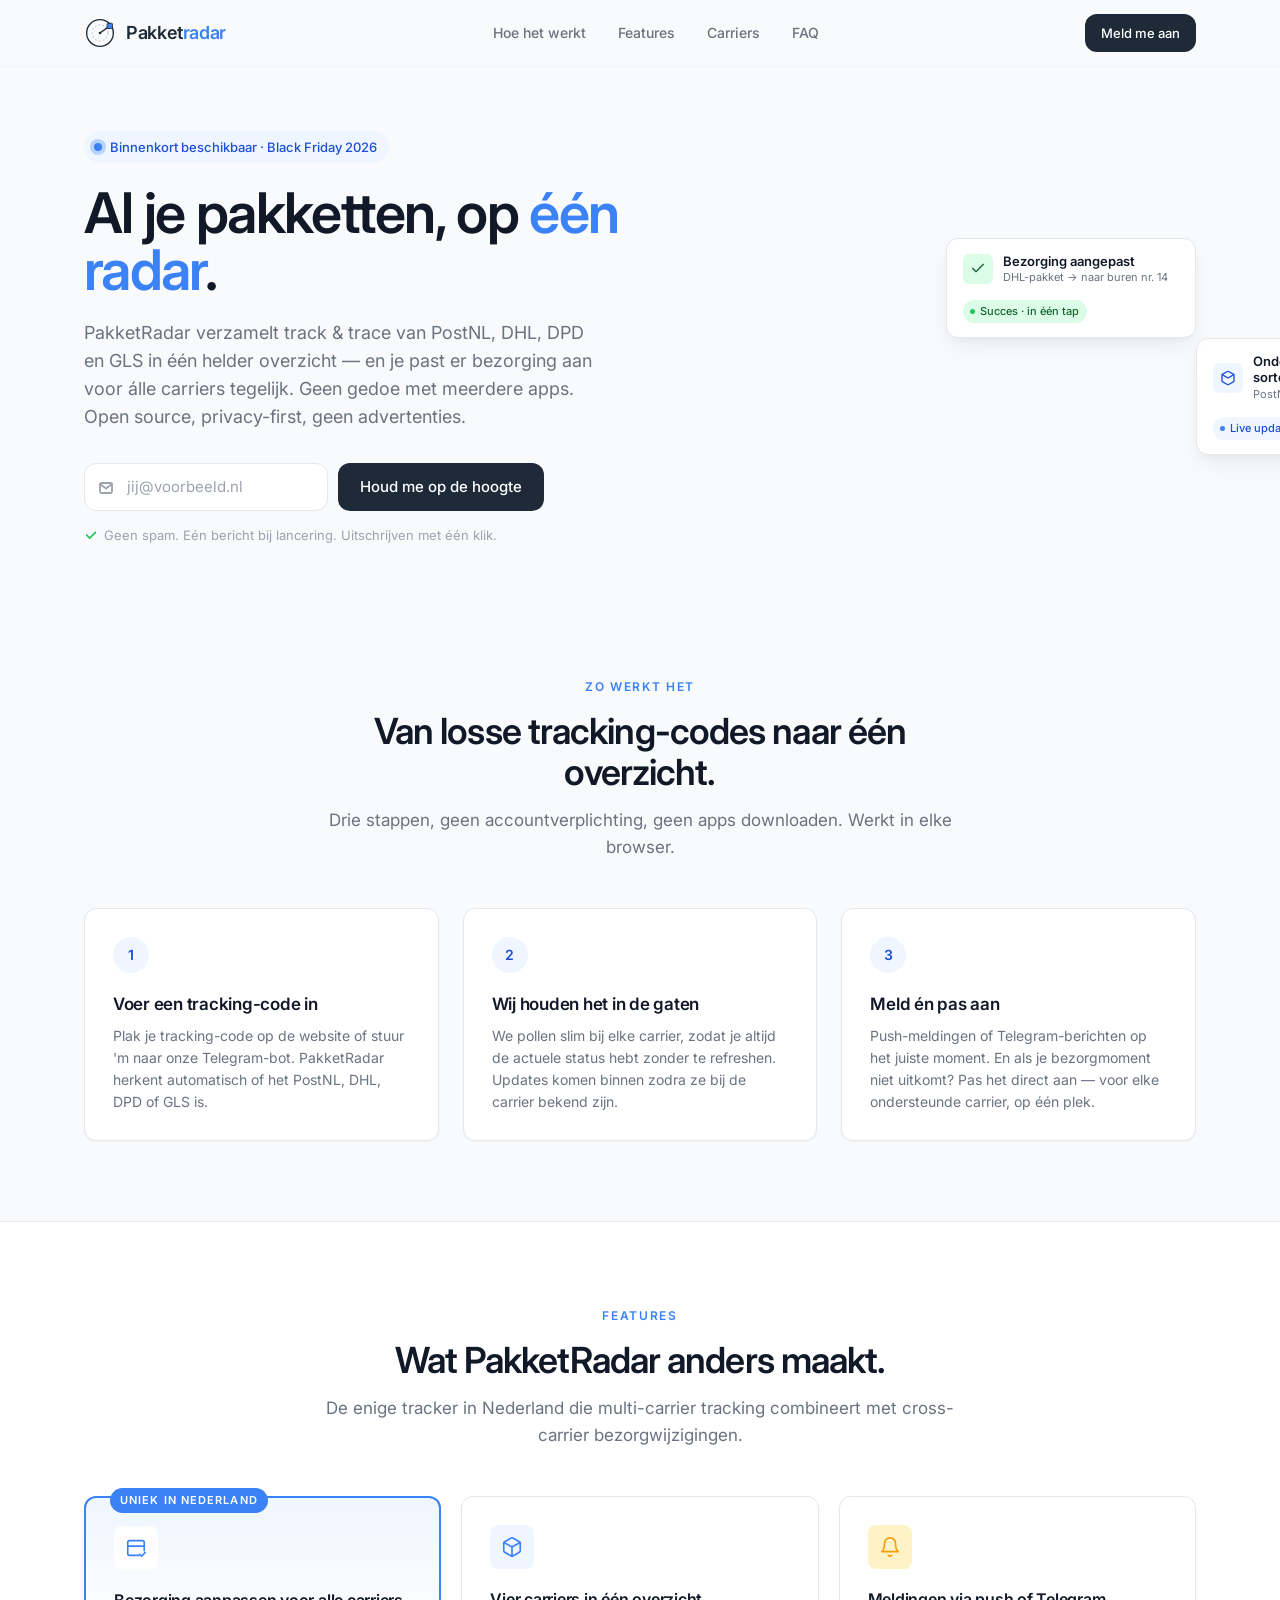
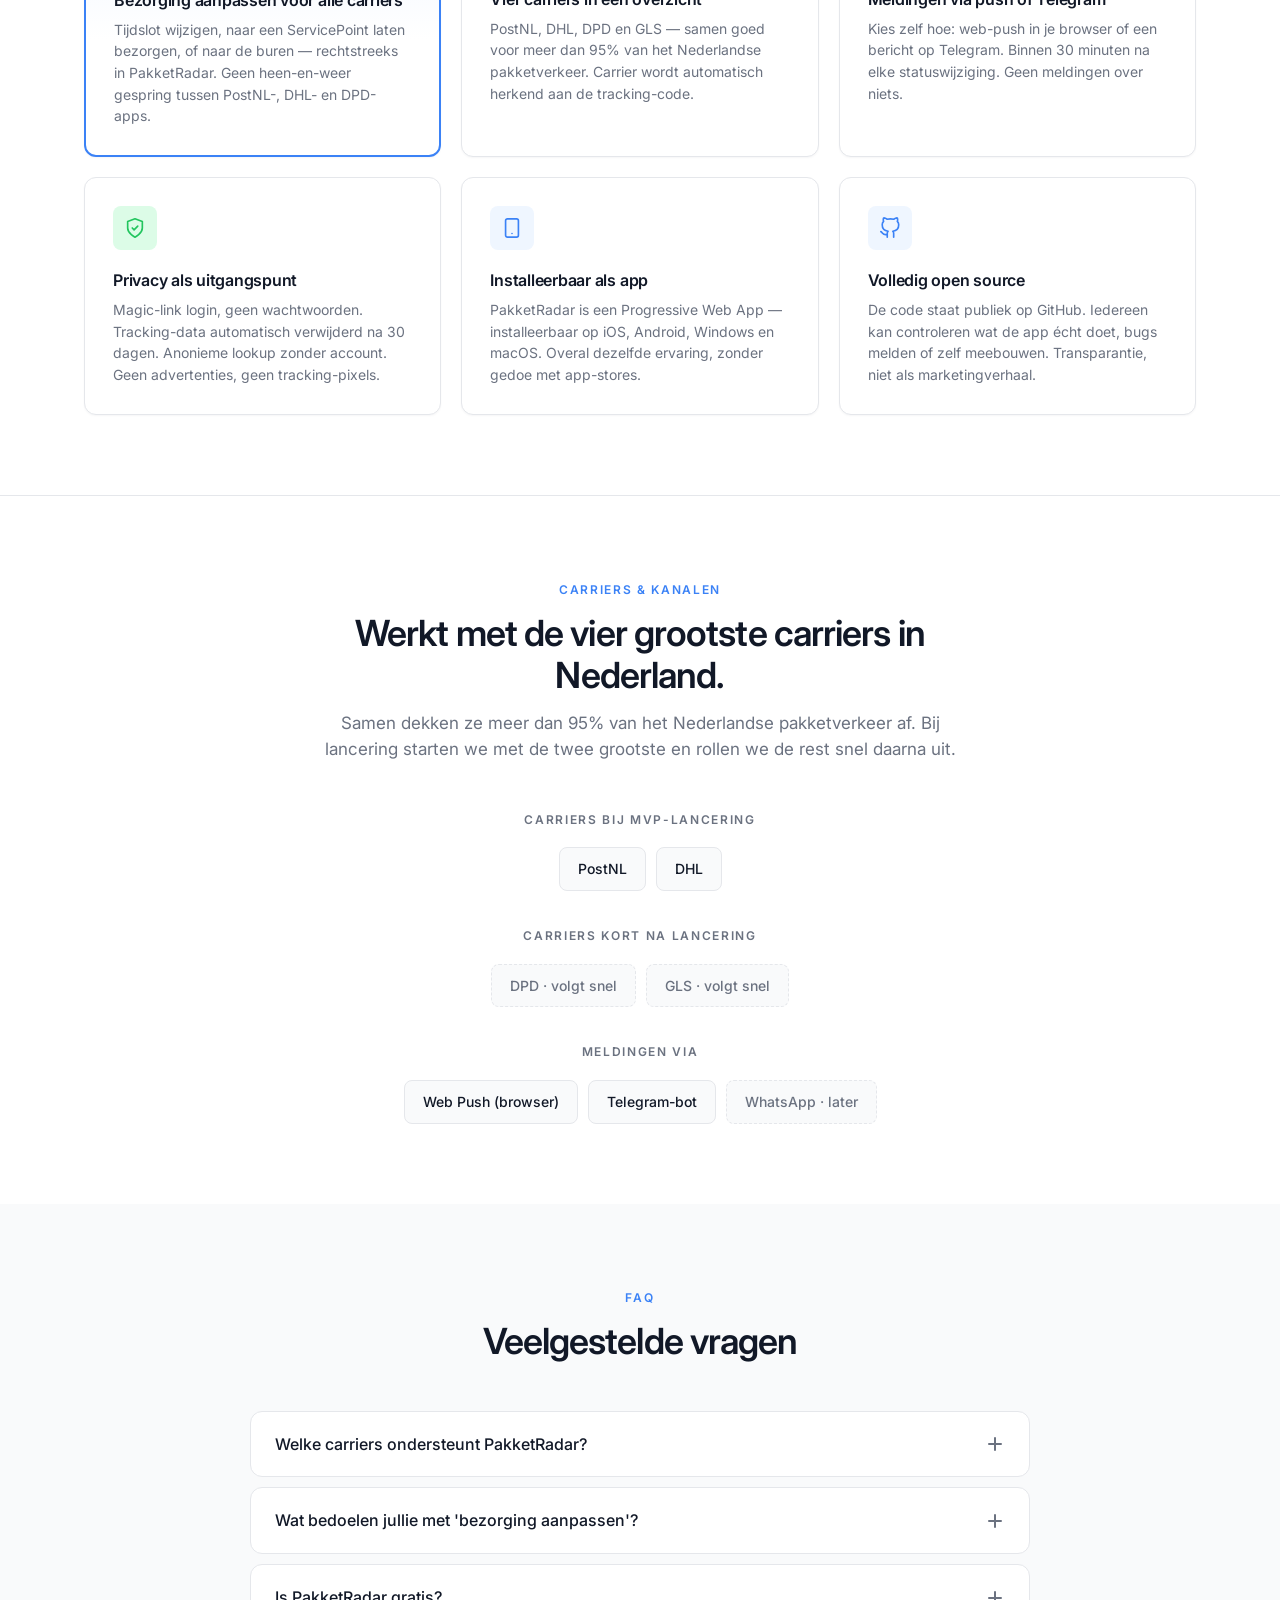
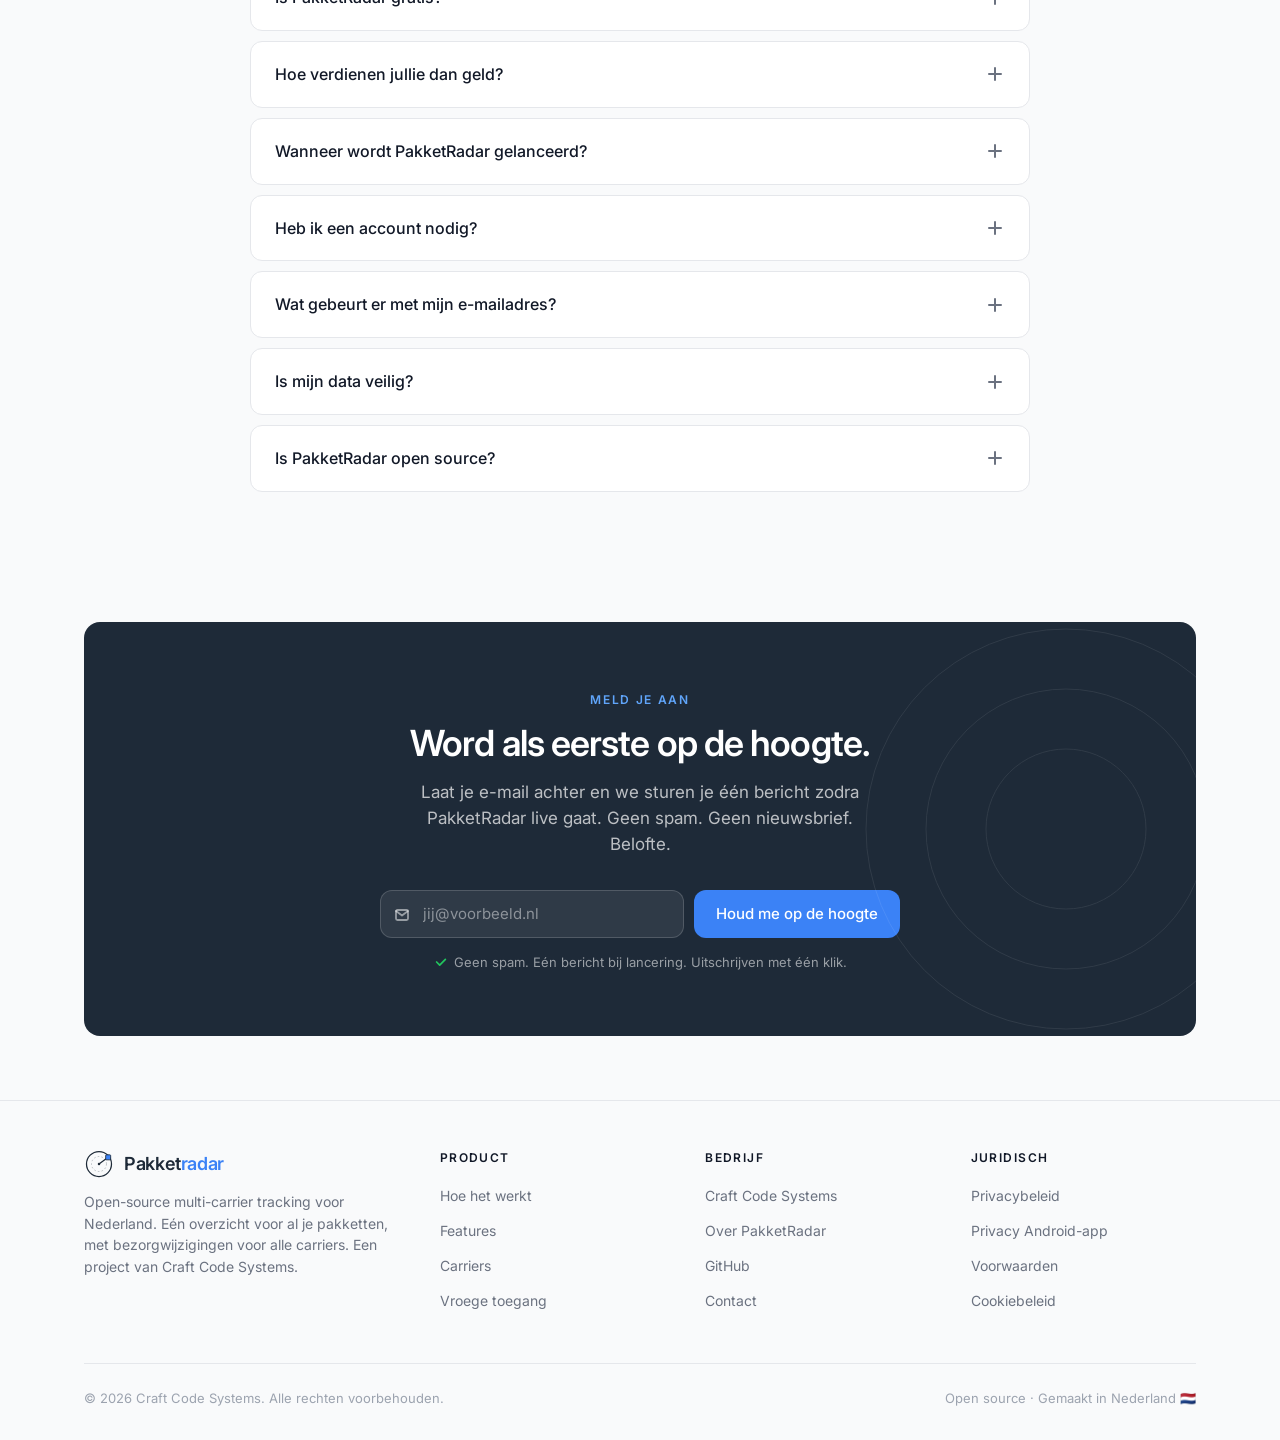
==== commit 7cdd2aab: "Add the privacy statement for the Android app Play needs a privacy policy URL that matches the app. " ====
--- a/public/index.html
+++ b/public/index.html
@@ -1408,6 +1408,7 @@
         <h3>Juridisch</h3>
         <ul>
           <li><a href="/privacy">Privacybeleid</a></li>
+          <li><a href="/privacy-app">Privacy Android-app</a></li>
           <li><a href="/voorwaarden">Voorwaarden</a></li>
           <li><a href="/cookies">Cookiebeleid</a></li>
         </ul>
